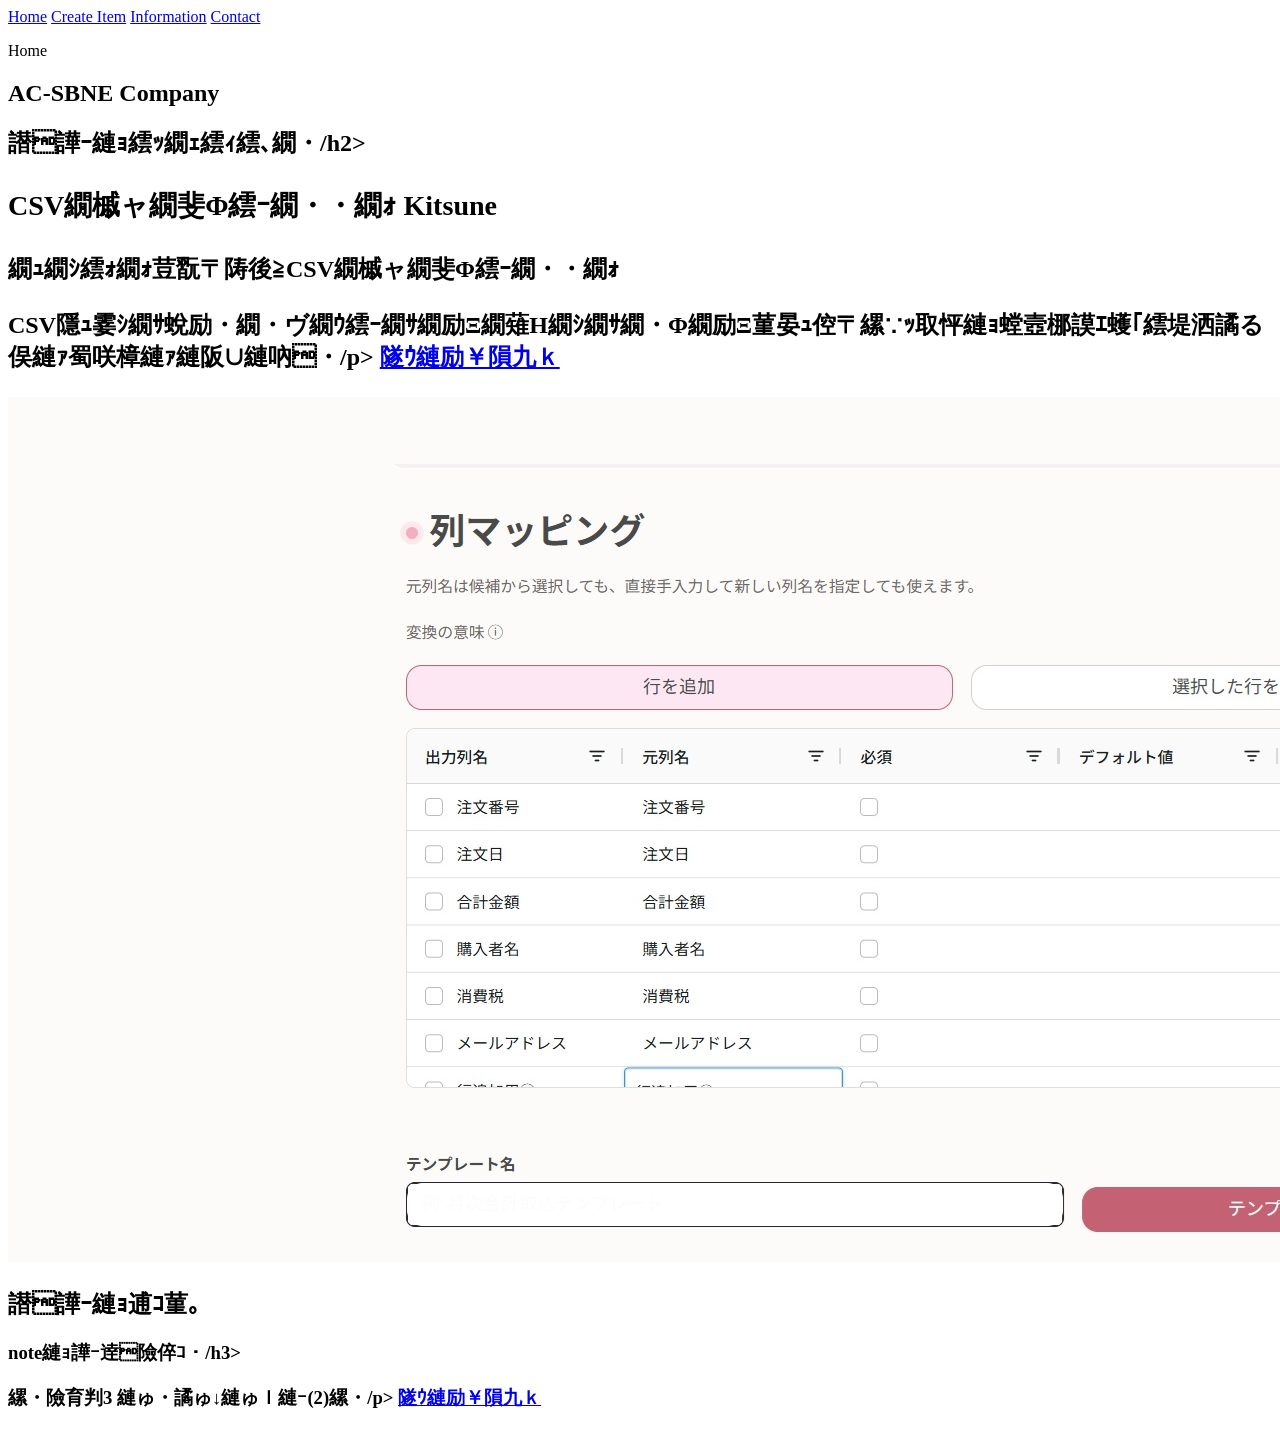
==== index.html @ 0aeb6e05 "Initialize site on root domain repository. Publish Home, Create Item, Information, Contact, note fee" ====
﻿<!doctype html>
<html lang="ja">
  <head>
    <meta charset="utf-8" />
    <meta name="viewport" content="width=device-width, initial-scale=1" />
    <title>kitsune-lp | Home</title>
    <meta name="description" content="Home: 譛譁ｰ雋ｩ螢ｲ繝励Ο繝繧ｯ繝医→譛譁ｰnote謚慕ｨｿ繧呈軸霈峨・ />
    <link rel="stylesheet" href="./styles.css" />
    <script src="./note-feed.js" defer></script>
  </head>
  <body>
    <header class="site-header">
      <div class="container nav-wrap">
        <span class="brand-placeholder" aria-hidden="true"></span>
        <nav class="site-nav" aria-label="繝｡繧､繝ｳ繝翫ン繧ｲ繝ｼ繧ｷ繝ｧ繝ｳ">
          <a class="active" href="./index.html">Home</a>
          <a href="./Create%20Item/">Create Item</a>
          <a href="./Information/">Information</a>
          <a href="./Contact/">Contact</a>
        </nav>
      </div>
    </header>

    <main>
      <section class="section hero">
        <div class="container">
          <p class="eyebrow">Home</p>
          <h1>AC-SBNE Company</h1>
        </div>
      </section>

      <section class="section alt">
        <div class="container">
          <h2>譛譁ｰ縺ｮ繧ｯ繝ｪ繧ｨ繧､繝・/h2>
          <div class="grid grid-3 compact-grid">
            <article class="card feature-card">
              <div class="feature-body">
                <h3>CSV繝槭ャ繝斐Φ繧ｰ繝・・繝ｫ Kitsune</h3>
                <p>繝ｭ繝ｼ繧ｫ繝ｫ荳翫〒陦後≧CSV繝槭ャ繝斐Φ繧ｰ繝・・繝ｫ</p>
                <p class="summary">CSV隱ｭ霎ｼ繝ｻ蛻励・繝・ヴ繝ｳ繧ｰ繝ｻ繝励Ξ繝薙Η繝ｼ繝ｻ繝・Φ繝励Ξ菫晏ｭ倥〒縲∵ｯ取怦縺ｮ螳壼梛謨ｴ蠖｢繧堤洒譎る俣縺ｧ蜀咲樟縺ｧ縺阪∪縺吶・/p>
                <a class="btn btn-primary" href="https://ac-sbne.github.io/kitsune-newlp/" target="_blank" rel="noopener noreferrer">隧ｳ縺励￥隕九ｋ</a>
              </div>
              <img class="feature-image" src="./kitsune-newlp/images/screen-mapping.png" alt="CSV繝槭ャ繝斐Φ繧ｰ繝・・繝ｫ Kitsune 縺ｮ繧｢繧､繧ｭ繝｣繝・メ" />
            </article>
          </div>
        </div>
      </section>

      <section class="section">
        <div class="container">
          <h2>譛譁ｰ縺ｮ逋ｺ菫｡</h2>
          <div class="grid grid-3 compact-grid">
            <article class="card feature-card">
              <div class="feature-body">
                <h3>note縺ｮ譁ｰ逹險倅ｺ・/h3>
                <p id="home-latest-note-title">縲・險育判3 縺ゅ・譎ゅ↓縺ゅｌ縺ｰ(2)縲・/p>
                <a id="home-latest-note-link" class="btn btn-primary" href="https://note.com/ac_sbne/n/n0c7f6ee26bd1" target="_blank" rel="noopener noreferrer">隧ｳ縺励￥隕九ｋ</a>
              </div>
              <img id="home-latest-note-image" class="feature-image" src="https://assets.st-note.com/production/uploads/images/269517258/rectangle_large_type_2_f4522e973b1eea813cc044dd5edf20a1.png?fit=bounds&quality=85&width=1280" alt="note險倅ｺ九・繧｢繧､繧ｭ繝｣繝・メ逕ｻ蜒・ />
            </article>
          </div>
        </div>
      </section>
    </main>
  </body>
</html>
---- styles.css ----
﻿:root {
  --bg: #ffffff;
  --bg-alt: #f8f8f8;
  --text: #1a1a1f;
  --muted: #616171;
  --primary: #c14f75;
  --primary-dark: #a23f62;
  --border: #e4e4ea;
  --max: 980px;
}

* {
  box-sizing: border-box;
}

body {
  margin: 0;
  font-family: -apple-system, BlinkMacSystemFont, "Segoe UI", "Hiragino Kaku Gothic ProN",
    "Yu Gothic UI", "Yu Gothic", sans-serif;
  line-height: 1.65;
  color: var(--text);
  background: var(--bg);
}

.container {
  width: min(100%, var(--max));
  margin: 0 auto;
  padding: 0 20px;
}

.site-header {
  position: sticky;
  top: 0;
  z-index: 100;
  border-bottom: 1px solid var(--border);
  background: rgba(255, 255, 255, 0.96);
  backdrop-filter: blur(6px);
}

.nav-wrap {
  min-height: 64px;
  display: flex;
  align-items: center;
  justify-content: space-between;
  gap: 12px;
}

.brand {
  text-decoration: none;
  color: var(--text);
  font-weight: 700;
}

.site-nav {
  display: flex;
  flex-wrap: wrap;
  gap: 8px;
}

.site-nav a {
  text-decoration: none;
  color: var(--muted);
  border: 1px solid transparent;
  border-radius: 999px;
  padding: 6px 10px;
  font-size: 0.95rem;
}

.site-nav a:hover {
  border-color: #d8d8e0;
  color: var(--text);
}

.site-nav a.active {
  border-color: var(--text);
  color: var(--text);
}

.section {
  padding: 56px 0;
}

.section.alt {
  background: var(--bg-alt);
  border-top: 1px solid #f3ebee;
  border-bottom: 1px solid #f3ebee;
}

.hero {
  padding-top: 72px;
}

.eyebrow {
  margin: 0 0 8px;
  font-size: 0.82rem;
  letter-spacing: 0.08em;
  text-transform: uppercase;
  color: var(--primary);
  font-weight: 700;
}

h1,
h2,
h3 {
  line-height: 1.3;
  margin: 0 0 14px;
}

h1 {
  font-size: clamp(1.8rem, 4vw, 2.5rem);
}

h2 {
  font-size: clamp(1.35rem, 2.7vw, 1.9rem);
}

h3 {
  font-size: 1.05rem;
}

.lead {
  margin: 0;
  color: var(--muted);
}

p,
li {
  color: var(--muted);
}

.lead {
  font-size: 1.03rem;
}

ul,
ol {
  margin-top: 8px;
  padding-left: 1.2rem;
}

.grid {
  display: grid;
  gap: 14px;
}

.grid-2 {
  grid-template-columns: repeat(auto-fit, minmax(250px, 1fr));
}

.grid-3 {
  grid-template-columns: repeat(auto-fit, minmax(210px, 1fr));
}

.card {
  border: 1px solid var(--border);
  background: #fff;
  border-radius: 12px;
  padding: 16px;
  box-shadow: 0 6px 20px rgba(13, 14, 26, 0.04);
}

.feature-card {
  display: flex;
  gap: 16px;
  align-items: center;
  justify-content: space-between;
}

.feature-body {
  flex: 1;
  min-width: 260px;
}

.feature-image {
  width: min(40%, 320px);
  aspect-ratio: 16 / 9;
  object-fit: cover;
  border-radius: 10px;
}

.summary {
  margin-bottom: 14px;
  font-size: 0.93rem;
}

.brand-placeholder {
  width: 76px;
  height: 1px;
}

.compact-grid {
  max-width: 860px;
}

.price {
  margin: 0 0 4px;
  font-size: 1.6rem;
  color: var(--text);
  font-weight: 800;
}

.cta-group {
  display: flex;
  flex-wrap: wrap;
  gap: 10px;
  margin: 18px 0 14px;
}

.btn {
  display: inline-block;
  padding: 10px 16px;
  border-radius: 999px;
  text-decoration: none;
  border: 1px solid var(--border);
  color: var(--text);
  background: #fff;
  font-weight: 600;
}

.btn:hover {
  border-color: #d7c4cc;
}

.btn-primary {
  background: var(--primary);
  border-color: var(--primary);
  color: #fff;
}

.btn-primary:hover {
  background: var(--primary-dark);
  border-color: var(--primary-dark);
}

.cta-bottom {
  margin-top: 18px;
}

.meta {
  margin: 0 0 8px;
  color: var(--muted);
  font-size: 0.88rem;
}

.list {
  list-style: none;
  margin: 0;
  padding-left: 0;
  border-top: 1px solid var(--border);
}

.list li {
  border-bottom: 1px solid var(--border);
}

.list a {
  display: block;
  text-decoration: none;
  color: var(--text);
  padding: 12px 0;
}

.list a span {
  display: block;
  color: var(--muted);
  font-size: 0.9rem;
}

.form-wrap {
  border: 1px solid var(--border);
  border-radius: 12px;
  background: #fff;
  padding: 18px;
}

label {
  display: block;
  margin: 0 0 6px;
  color: var(--muted);
  font-size: 0.9rem;
}

input,
textarea {
  width: 100%;
  border: 1px solid var(--border);
  border-radius: 8px;
  padding: 10px 12px;
  margin-bottom: 12px;
  font: inherit;
}

textarea {
  min-height: 140px;
  resize: vertical;
}

figure {
  margin: 20px 0 4px;
}

img {
  width: 100%;
  border-radius: 12px;
  border: 1px solid #f0e7eb;
  display: block;
}

figcaption {
  margin-top: 8px;
  font-size: 0.84rem;
  color: #7b778a;
}

.note {
  margin-top: 12px;
  font-size: 0.92rem;
}

details {
  border: 1px solid var(--border);
  border-radius: 10px;
  padding: 10px 12px;
  margin: 10px 0;
  background: #fff;
}

summary {
  cursor: pointer;
  font-weight: 600;
  color: var(--text);
}

details p,
details ul {
  margin: 10px 0 4px;
}

@media (max-width: 640px) {
  .section {
    padding: 46px 0;
  }

  .nav-wrap {
    flex-direction: column;
    justify-content: center;
    padding: 10px 0;
  }

  .feature-card {
    flex-direction: column;
    align-items: flex-start;
  }

  .feature-image {
    width: 100%;
    max-width: 100%;
  }
}
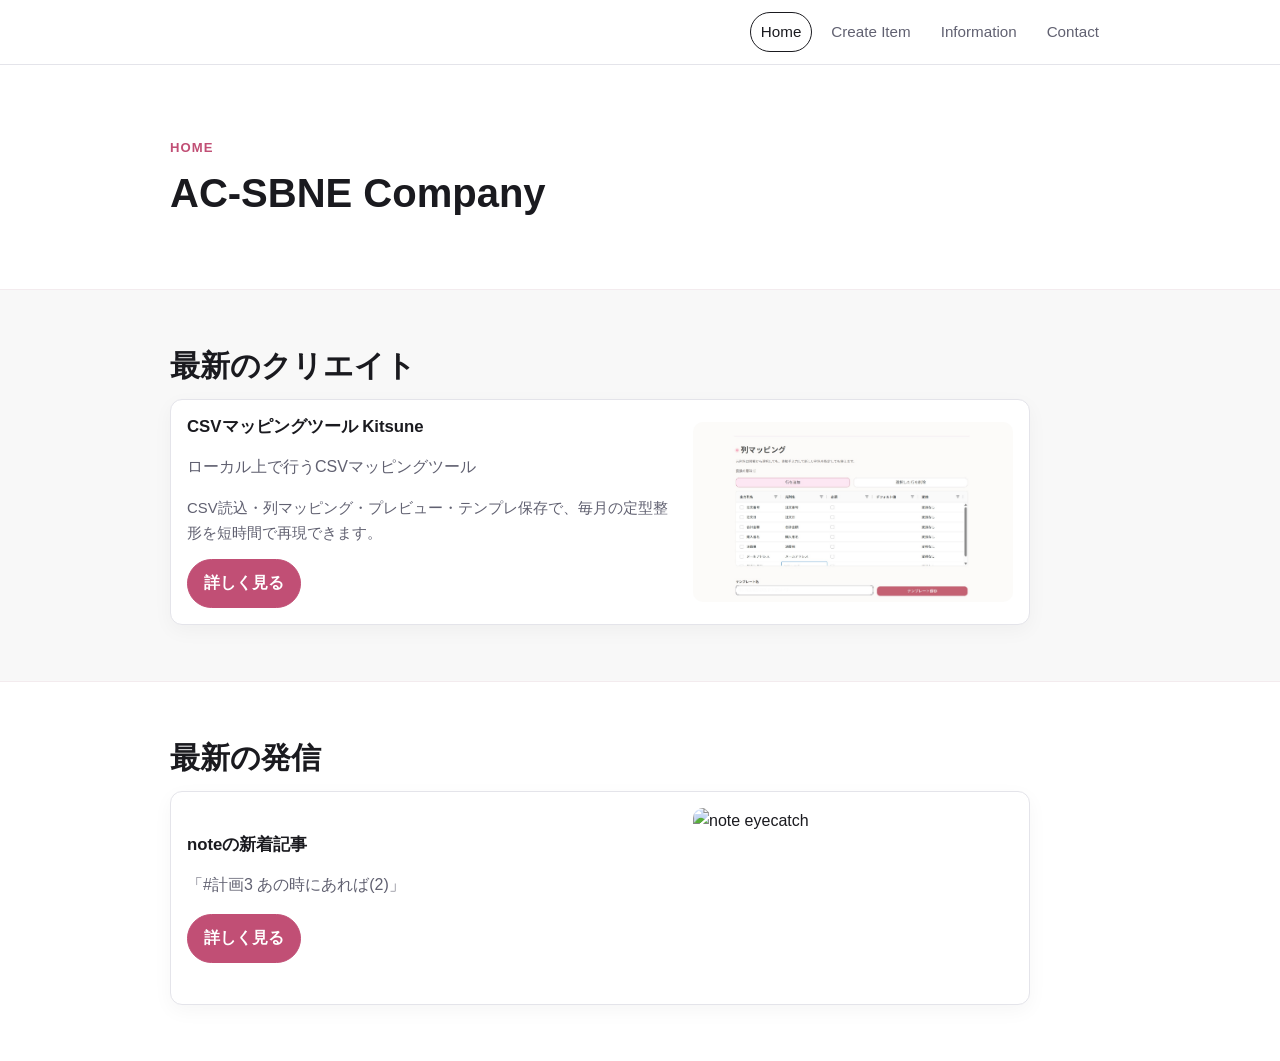
==== commit 0b03d8b5: "Fix mojibake by rebuilding pages in UTF-8. Recreate Home/Create Item/Information/Contact/styles/feed" ====
--- a/index.html
+++ b/index.html
@@ -1,10 +1,10 @@
-﻿<!doctype html>
+<!doctype html>
 <html lang="ja">
   <head>
     <meta charset="utf-8" />
     <meta name="viewport" content="width=device-width, initial-scale=1" />
-    <title>kitsune-lp | Home</title>
-    <meta name="description" content="Home: 譛譁ｰ雋ｩ螢ｲ繝励Ο繝繧ｯ繝医→譛譁ｰnote謚慕ｨｿ繧呈軸霈峨・ />
+    <title>Home</title>
+    <meta name="description" content="Home page." />
     <link rel="stylesheet" href="./styles.css" />
     <script src="./note-feed.js" defer></script>
   </head>
@@ -12,8 +12,8 @@
     <header class="site-header">
       <div class="container nav-wrap">
         <span class="brand-placeholder" aria-hidden="true"></span>
-        <nav class="site-nav" aria-label="繝｡繧､繝ｳ繝翫ン繧ｲ繝ｼ繧ｷ繝ｧ繝ｳ">
-          <a class="active" href="./index.html">Home</a>
+        <nav class="site-nav" aria-label="main navigation">
+          <a class="active" href="./">Home</a>
           <a href="./Create%20Item/">Create Item</a>
           <a href="./Information/">Information</a>
           <a href="./Contact/">Contact</a>
@@ -31,16 +31,16 @@
 
       <section class="section alt">
         <div class="container">
-          <h2>譛譁ｰ縺ｮ繧ｯ繝ｪ繧ｨ繧､繝・/h2>
+          <h2>&#26368;&#26032;&#12398;&#12463;&#12522;&#12456;&#12452;&#12488;</h2>
           <div class="grid grid-3 compact-grid">
             <article class="card feature-card">
               <div class="feature-body">
-                <h3>CSV繝槭ャ繝斐Φ繧ｰ繝・・繝ｫ Kitsune</h3>
-                <p>繝ｭ繝ｼ繧ｫ繝ｫ荳翫〒陦後≧CSV繝槭ャ繝斐Φ繧ｰ繝・・繝ｫ</p>
-                <p class="summary">CSV隱ｭ霎ｼ繝ｻ蛻励・繝・ヴ繝ｳ繧ｰ繝ｻ繝励Ξ繝薙Η繝ｼ繝ｻ繝・Φ繝励Ξ菫晏ｭ倥〒縲∵ｯ取怦縺ｮ螳壼梛謨ｴ蠖｢繧堤洒譎る俣縺ｧ蜀咲樟縺ｧ縺阪∪縺吶・/p>
-                <a class="btn btn-primary" href="https://ac-sbne.github.io/kitsune-newlp/" target="_blank" rel="noopener noreferrer">隧ｳ縺励￥隕九ｋ</a>
+                <h3>CSV&#12510;&#12483;&#12500;&#12531;&#12464;&#12484;&#12540;&#12523; Kitsune</h3>
+                <p>&#12525;&#12540;&#12459;&#12523;&#19978;&#12391;&#34892;&#12358;CSV&#12510;&#12483;&#12500;&#12531;&#12464;&#12484;&#12540;&#12523;</p>
+                <p class="summary">CSV&#35501;&#36796;&#12539;&#21015;&#12510;&#12483;&#12500;&#12531;&#12464;&#12539;&#12503;&#12524;&#12499;&#12517;&#12540;&#12539;&#12486;&#12531;&#12503;&#12524;&#20445;&#23384;&#12391;&#12289;&#27598;&#26376;&#12398;&#23450;&#22411;&#25972;&#24418;&#12434;&#30701;&#26178;&#38291;&#12391;&#20877;&#29694;&#12391;&#12365;&#12414;&#12377;&#12290;</p>
+                <a class="btn btn-primary" href="https://ac-sbne.github.io/kitsune-newlp/" target="_blank" rel="noopener noreferrer">&#35443;&#12375;&#12367;&#35211;&#12427;</a>
               </div>
-              <img class="feature-image" src="./kitsune-newlp/images/screen-mapping.png" alt="CSV繝槭ャ繝斐Φ繧ｰ繝・・繝ｫ Kitsune 縺ｮ繧｢繧､繧ｭ繝｣繝・メ" />
+              <img class="feature-image" src="./kitsune-newlp/images/screen-mapping.png" alt="Kitsune eyecatch" />
             </article>
           </div>
         </div>
@@ -48,15 +48,15 @@
 
       <section class="section">
         <div class="container">
-          <h2>譛譁ｰ縺ｮ逋ｺ菫｡</h2>
+          <h2>&#26368;&#26032;&#12398;&#30330;&#20449;</h2>
           <div class="grid grid-3 compact-grid">
             <article class="card feature-card">
               <div class="feature-body">
-                <h3>note縺ｮ譁ｰ逹險倅ｺ・/h3>
-                <p id="home-latest-note-title">縲・險育判3 縺ゅ・譎ゅ↓縺ゅｌ縺ｰ(2)縲・/p>
-                <a id="home-latest-note-link" class="btn btn-primary" href="https://note.com/ac_sbne/n/n0c7f6ee26bd1" target="_blank" rel="noopener noreferrer">隧ｳ縺励￥隕九ｋ</a>
+                <h3>note&#12398;&#26032;&#30528;&#35352;&#20107;</h3>
+                <p id="home-latest-note-title">&#12300;#&#35336;&#30011;3 &#12354;&#12398;&#26178;&#12395;&#12354;&#12428;&#12400;(2)&#12301;</p>
+                <a id="home-latest-note-link" class="btn btn-primary" href="https://note.com/ac_sbne/n/n0c7f6ee26bd1" target="_blank" rel="noopener noreferrer">&#35443;&#12375;&#12367;&#35211;&#12427;</a>
               </div>
-              <img id="home-latest-note-image" class="feature-image" src="https://assets.st-note.com/production/uploads/images/269517258/rectangle_large_type_2_f4522e973b1eea813cc044dd5edf20a1.png?fit=bounds&quality=85&width=1280" alt="note險倅ｺ九・繧｢繧､繧ｭ繝｣繝・メ逕ｻ蜒・ />
+              <img id="home-latest-note-image" class="feature-image" src="https://assets.st-note.com/production/uploads/images/269517258/rectangle_large_type_2_f4522e973b1eea813cc044dd5edf20a1.png?fit=bounds&quality=85&width=1280" alt="note eyecatch" />
             </article>
           </div>
         </div>
@@ -64,4 +64,3 @@
     </main>
   </body>
 </html>
-
--- a/styles.css
+++ b/styles.css
@@ -9,351 +9,62 @@
   --max: 980px;
 }
 
-* {
-  box-sizing: border-box;
-}
-
+* { box-sizing: border-box; }
 body {
   margin: 0;
-  font-family: -apple-system, BlinkMacSystemFont, "Segoe UI", "Hiragino Kaku Gothic ProN",
-    "Yu Gothic UI", "Yu Gothic", sans-serif;
+  font-family: -apple-system, BlinkMacSystemFont, "Segoe UI", "Yu Gothic UI", "Yu Gothic", sans-serif;
   line-height: 1.65;
   color: var(--text);
   background: var(--bg);
 }
+.container { width: min(100%, var(--max)); margin: 0 auto; padding: 0 20px; }
+.site-header { position: sticky; top: 0; z-index: 100; border-bottom: 1px solid var(--border); background: rgba(255,255,255,.96); backdrop-filter: blur(6px); }
+.nav-wrap { min-height: 64px; display: flex; align-items: center; justify-content: space-between; gap: 12px; }
+.site-nav { display: flex; flex-wrap: wrap; gap: 8px; }
+.site-nav a { text-decoration: none; color: var(--muted); border: 1px solid transparent; border-radius: 999px; padding: 6px 10px; font-size: .95rem; }
+.site-nav a:hover { border-color: #d8d8e0; color: var(--text); }
+.site-nav a.active { border-color: var(--text); color: var(--text); }
+.brand-placeholder { width: 76px; height: 1px; }
 
-.container {
-  width: min(100%, var(--max));
-  margin: 0 auto;
-  padding: 0 20px;
-}
+.section { padding: 56px 0; }
+.section.alt { background: var(--bg-alt); border-top: 1px solid #f3ebee; border-bottom: 1px solid #f3ebee; }
+.hero { padding-top: 72px; }
+.eyebrow { margin: 0 0 8px; font-size: .82rem; letter-spacing: .08em; text-transform: uppercase; color: var(--primary); font-weight: 700; }
+h1,h2,h3 { line-height: 1.3; margin: 0 0 14px; }
+h1 { font-size: clamp(1.8rem,4vw,2.5rem); }
+h2 { font-size: clamp(1.35rem,2.7vw,1.9rem); }
+h3 { font-size: 1.05rem; }
+p,li { color: var(--muted); }
 
-.site-header {
-  position: sticky;
-  top: 0;
-  z-index: 100;
-  border-bottom: 1px solid var(--border);
-  background: rgba(255, 255, 255, 0.96);
-  backdrop-filter: blur(6px);
-}
+.grid { display: grid; gap: 14px; }
+.grid-2 { grid-template-columns: repeat(auto-fit, minmax(250px, 1fr)); }
+.grid-3 { grid-template-columns: repeat(auto-fit, minmax(210px, 1fr)); }
+.compact-grid { max-width: 860px; }
+.card { border: 1px solid var(--border); background: #fff; border-radius: 12px; padding: 16px; box-shadow: 0 6px 20px rgba(13,14,26,.04); }
 
-.nav-wrap {
-  min-height: 64px;
-  display: flex;
-  align-items: center;
-  justify-content: space-between;
-  gap: 12px;
-}
+.feature-card { display: flex; gap: 16px; align-items: center; justify-content: space-between; }
+.feature-body { flex: 1; min-width: 260px; }
+.feature-image { width: min(40%, 320px); aspect-ratio: 16/9; object-fit: cover; border-radius: 10px; }
+.summary { margin-bottom: 14px; font-size: .93rem; }
 
-.brand {
-  text-decoration: none;
-  color: var(--text);
-  font-weight: 700;
-}
+.btn { display: inline-block; padding: 10px 16px; border-radius: 999px; text-decoration: none; border: 1px solid var(--border); color: var(--text); background: #fff; font-weight: 600; }
+.btn:hover { border-color: #d7c4cc; }
+.btn-primary { background: var(--primary); border-color: var(--primary); color: #fff; }
+.btn-primary:hover { background: var(--primary-dark); border-color: var(--primary-dark); }
 
-.site-nav {
-  display: flex;
-  flex-wrap: wrap;
-  gap: 8px;
-}
+.list { list-style: none; margin: 0; padding-left: 0; border-top: 1px solid var(--border); }
+.list li { border-bottom: 1px solid var(--border); }
+.list a { display: block; text-decoration: none; color: var(--text); padding: 12px 0; }
 
-.site-nav a {
-  text-decoration: none;
-  color: var(--muted);
-  border: 1px solid transparent;
-  border-radius: 999px;
-  padding: 6px 10px;
-  font-size: 0.95rem;
-}
-
-.site-nav a:hover {
-  border-color: #d8d8e0;
-  color: var(--text);
-}
-
-.site-nav a.active {
-  border-color: var(--text);
-  color: var(--text);
-}
-
-.section {
-  padding: 56px 0;
-}
-
-.section.alt {
-  background: var(--bg-alt);
-  border-top: 1px solid #f3ebee;
-  border-bottom: 1px solid #f3ebee;
-}
-
-.hero {
-  padding-top: 72px;
-}
-
-.eyebrow {
-  margin: 0 0 8px;
-  font-size: 0.82rem;
-  letter-spacing: 0.08em;
-  text-transform: uppercase;
-  color: var(--primary);
-  font-weight: 700;
-}
-
-h1,
-h2,
-h3 {
-  line-height: 1.3;
-  margin: 0 0 14px;
-}
-
-h1 {
-  font-size: clamp(1.8rem, 4vw, 2.5rem);
-}
-
-h2 {
-  font-size: clamp(1.35rem, 2.7vw, 1.9rem);
-}
-
-h3 {
-  font-size: 1.05rem;
-}
-
-.lead {
-  margin: 0;
-  color: var(--muted);
-}
-
-p,
-li {
-  color: var(--muted);
-}
-
-.lead {
-  font-size: 1.03rem;
-}
-
-ul,
-ol {
-  margin-top: 8px;
-  padding-left: 1.2rem;
-}
-
-.grid {
-  display: grid;
-  gap: 14px;
-}
-
-.grid-2 {
-  grid-template-columns: repeat(auto-fit, minmax(250px, 1fr));
-}
-
-.grid-3 {
-  grid-template-columns: repeat(auto-fit, minmax(210px, 1fr));
-}
-
-.card {
-  border: 1px solid var(--border);
-  background: #fff;
-  border-radius: 12px;
-  padding: 16px;
-  box-shadow: 0 6px 20px rgba(13, 14, 26, 0.04);
-}
-
-.feature-card {
-  display: flex;
-  gap: 16px;
-  align-items: center;
-  justify-content: space-between;
-}
-
-.feature-body {
-  flex: 1;
-  min-width: 260px;
-}
-
-.feature-image {
-  width: min(40%, 320px);
-  aspect-ratio: 16 / 9;
-  object-fit: cover;
-  border-radius: 10px;
-}
-
-.summary {
-  margin-bottom: 14px;
-  font-size: 0.93rem;
-}
-
-.brand-placeholder {
-  width: 76px;
-  height: 1px;
-}
-
-.compact-grid {
-  max-width: 860px;
-}
-
-.price {
-  margin: 0 0 4px;
-  font-size: 1.6rem;
-  color: var(--text);
-  font-weight: 800;
-}
-
-.cta-group {
-  display: flex;
-  flex-wrap: wrap;
-  gap: 10px;
-  margin: 18px 0 14px;
-}
-
-.btn {
-  display: inline-block;
-  padding: 10px 16px;
-  border-radius: 999px;
-  text-decoration: none;
-  border: 1px solid var(--border);
-  color: var(--text);
-  background: #fff;
-  font-weight: 600;
-}
-
-.btn:hover {
-  border-color: #d7c4cc;
-}
-
-.btn-primary {
-  background: var(--primary);
-  border-color: var(--primary);
-  color: #fff;
-}
-
-.btn-primary:hover {
-  background: var(--primary-dark);
-  border-color: var(--primary-dark);
-}
-
-.cta-bottom {
-  margin-top: 18px;
-}
-
-.meta {
-  margin: 0 0 8px;
-  color: var(--muted);
-  font-size: 0.88rem;
-}
-
-.list {
-  list-style: none;
-  margin: 0;
-  padding-left: 0;
-  border-top: 1px solid var(--border);
-}
-
-.list li {
-  border-bottom: 1px solid var(--border);
-}
-
-.list a {
-  display: block;
-  text-decoration: none;
-  color: var(--text);
-  padding: 12px 0;
-}
-
-.list a span {
-  display: block;
-  color: var(--muted);
-  font-size: 0.9rem;
-}
-
-.form-wrap {
-  border: 1px solid var(--border);
-  border-radius: 12px;
-  background: #fff;
-  padding: 18px;
-}
-
-label {
-  display: block;
-  margin: 0 0 6px;
-  color: var(--muted);
-  font-size: 0.9rem;
-}
-
-input,
-textarea {
-  width: 100%;
-  border: 1px solid var(--border);
-  border-radius: 8px;
-  padding: 10px 12px;
-  margin-bottom: 12px;
-  font: inherit;
-}
-
-textarea {
-  min-height: 140px;
-  resize: vertical;
-}
-
-figure {
-  margin: 20px 0 4px;
-}
-
-img {
-  width: 100%;
-  border-radius: 12px;
-  border: 1px solid #f0e7eb;
-  display: block;
-}
-
-figcaption {
-  margin-top: 8px;
-  font-size: 0.84rem;
-  color: #7b778a;
-}
-
-.note {
-  margin-top: 12px;
-  font-size: 0.92rem;
-}
-
-details {
-  border: 1px solid var(--border);
-  border-radius: 10px;
-  padding: 10px 12px;
-  margin: 10px 0;
-  background: #fff;
-}
-
-summary {
-  cursor: pointer;
-  font-weight: 600;
-  color: var(--text);
-}
-
-details p,
-details ul {
-  margin: 10px 0 4px;
-}
+.form-wrap { border: 1px solid var(--border); border-radius: 12px; background: #fff; padding: 18px; }
+label { display: block; margin: 0 0 6px; color: var(--muted); font-size: .9rem; }
+input,textarea { width: 100%; border: 1px solid var(--border); border-radius: 8px; padding: 10px 12px; margin-bottom: 12px; font: inherit; }
+textarea { min-height: 140px; resize: vertical; }
+.note { margin-top: 12px; font-size: .92rem; color: var(--muted); }
 
 @media (max-width: 640px) {
-  .section {
-    padding: 46px 0;
-  }
-
-  .nav-wrap {
-    flex-direction: column;
-    justify-content: center;
-    padding: 10px 0;
-  }
-
-  .feature-card {
-    flex-direction: column;
-    align-items: flex-start;
-  }
-
-  .feature-image {
-    width: 100%;
-    max-width: 100%;
-  }
+  .section { padding: 46px 0; }
+  .nav-wrap { flex-direction: column; justify-content: center; padding: 10px 0; }
+  .feature-card { flex-direction: column; align-items: flex-start; }
+  .feature-image { width: 100%; max-width: 100%; }
 }
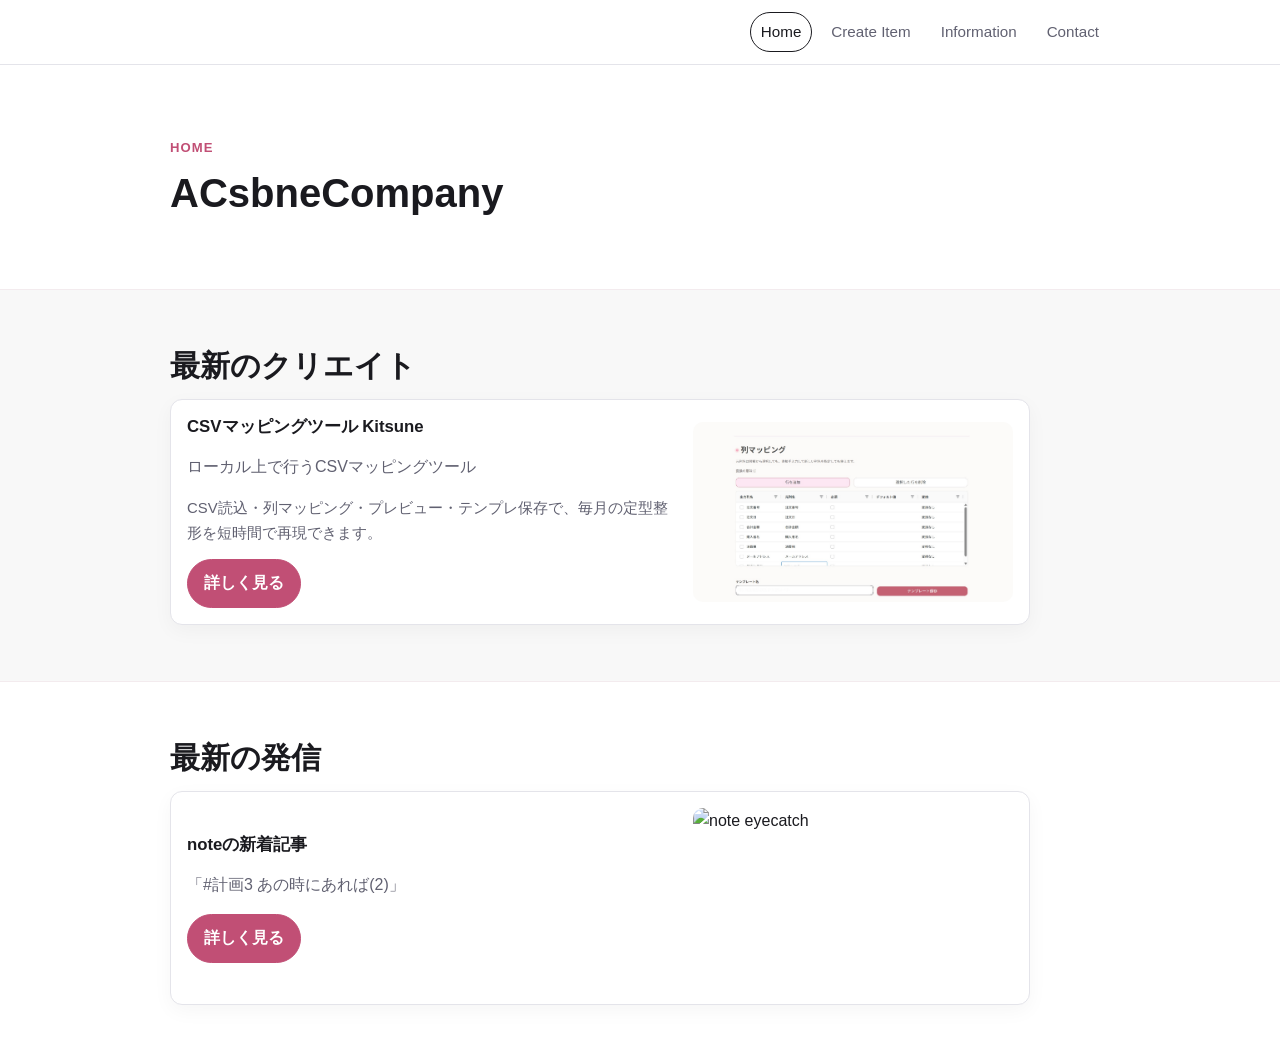
==== commit 86327b84: "Update Home brand text to ACsbneCompany. Align top hero company label with requested casing on root " ====
--- a/index.html
+++ b/index.html
@@ -25,7 +25,7 @@
       <section class="section hero">
         <div class="container">
           <p class="eyebrow">Home</p>
-          <h1>AC-SBNE Company</h1>
+          <h1>ACsbneCompany</h1>
         </div>
       </section>
 
